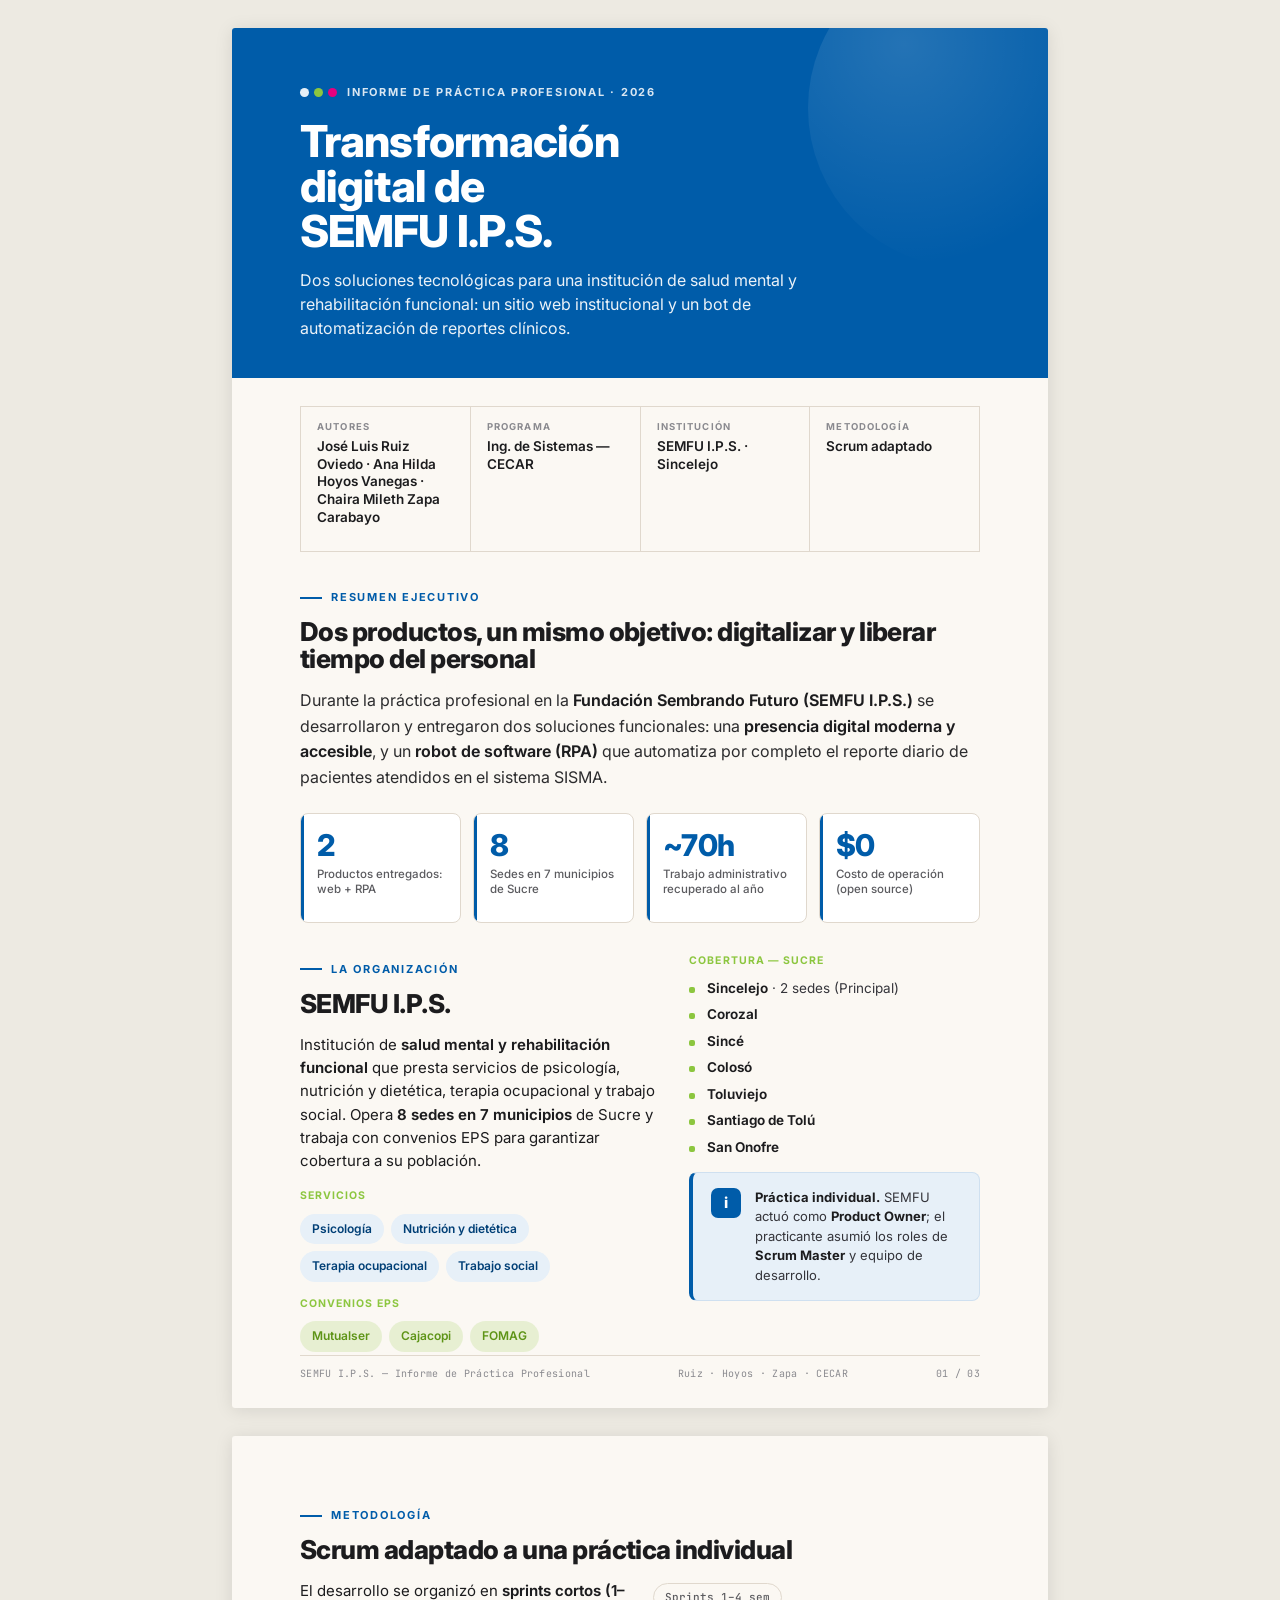
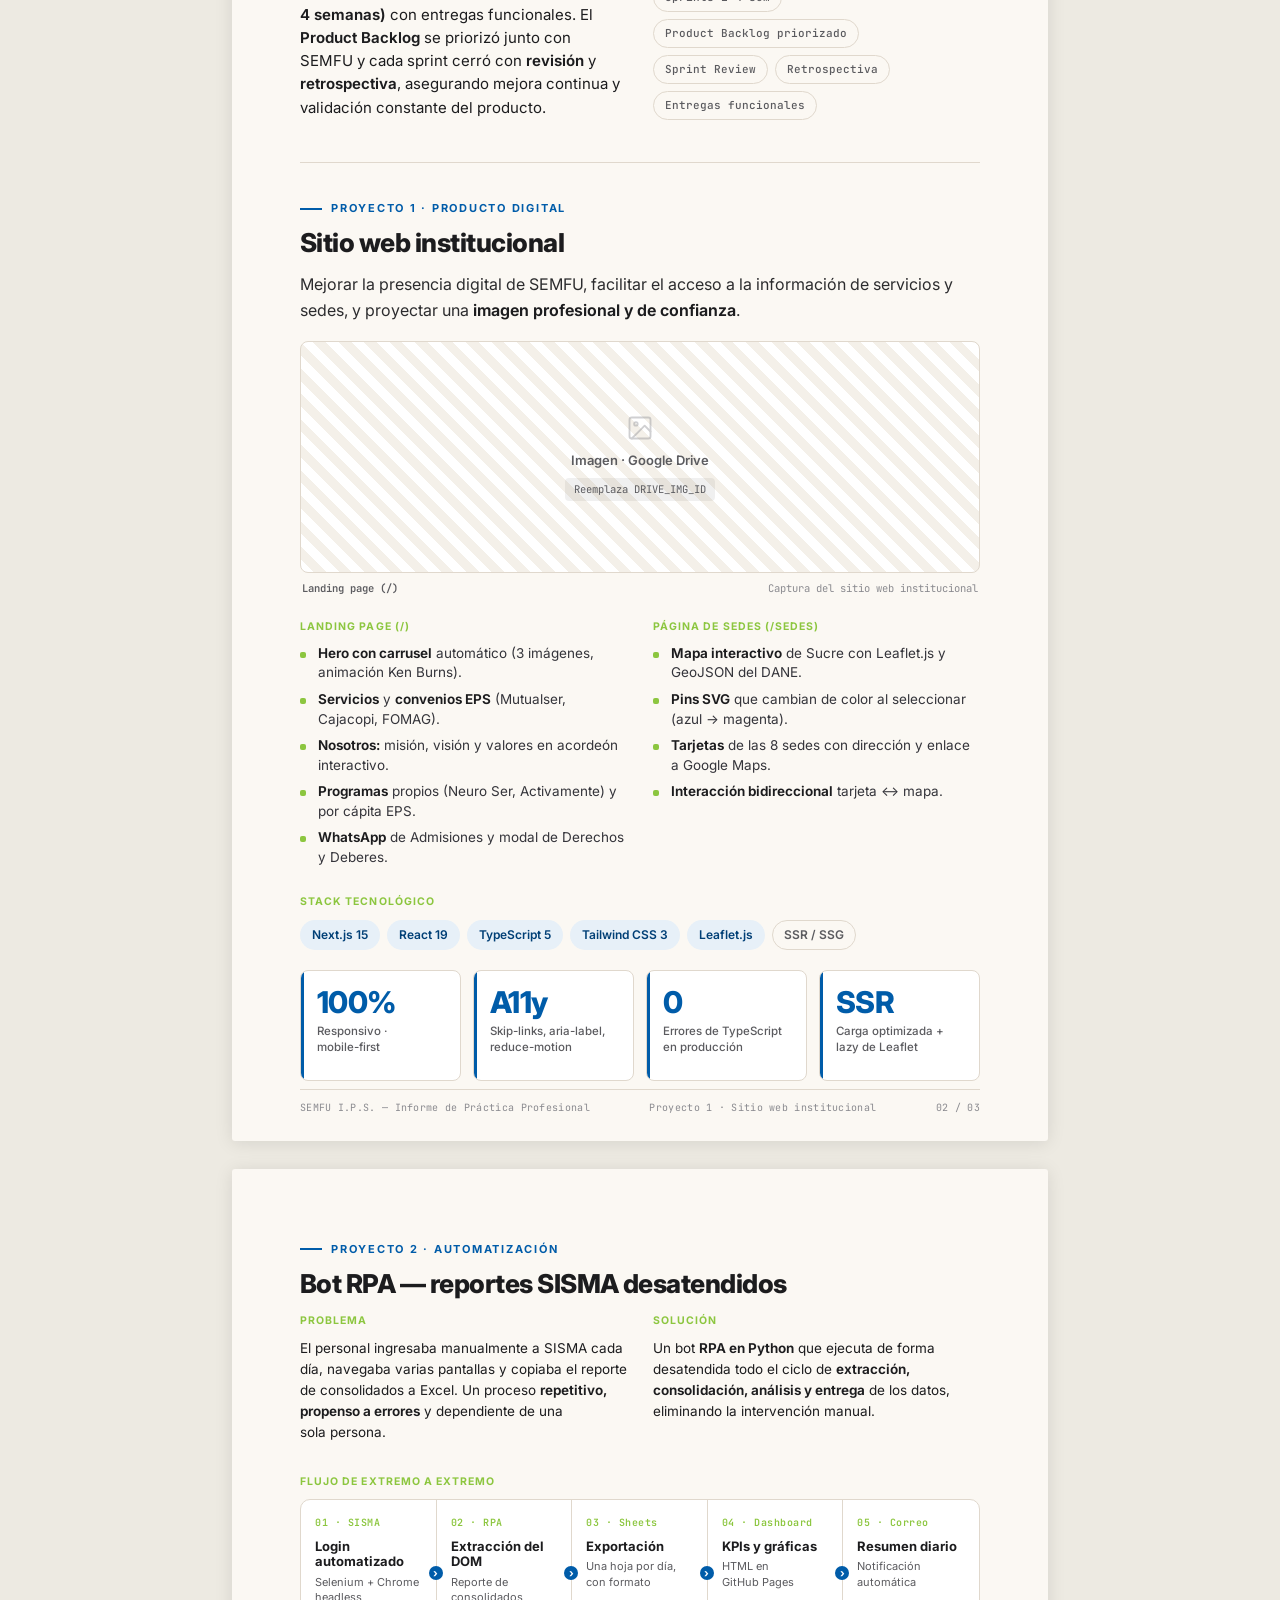
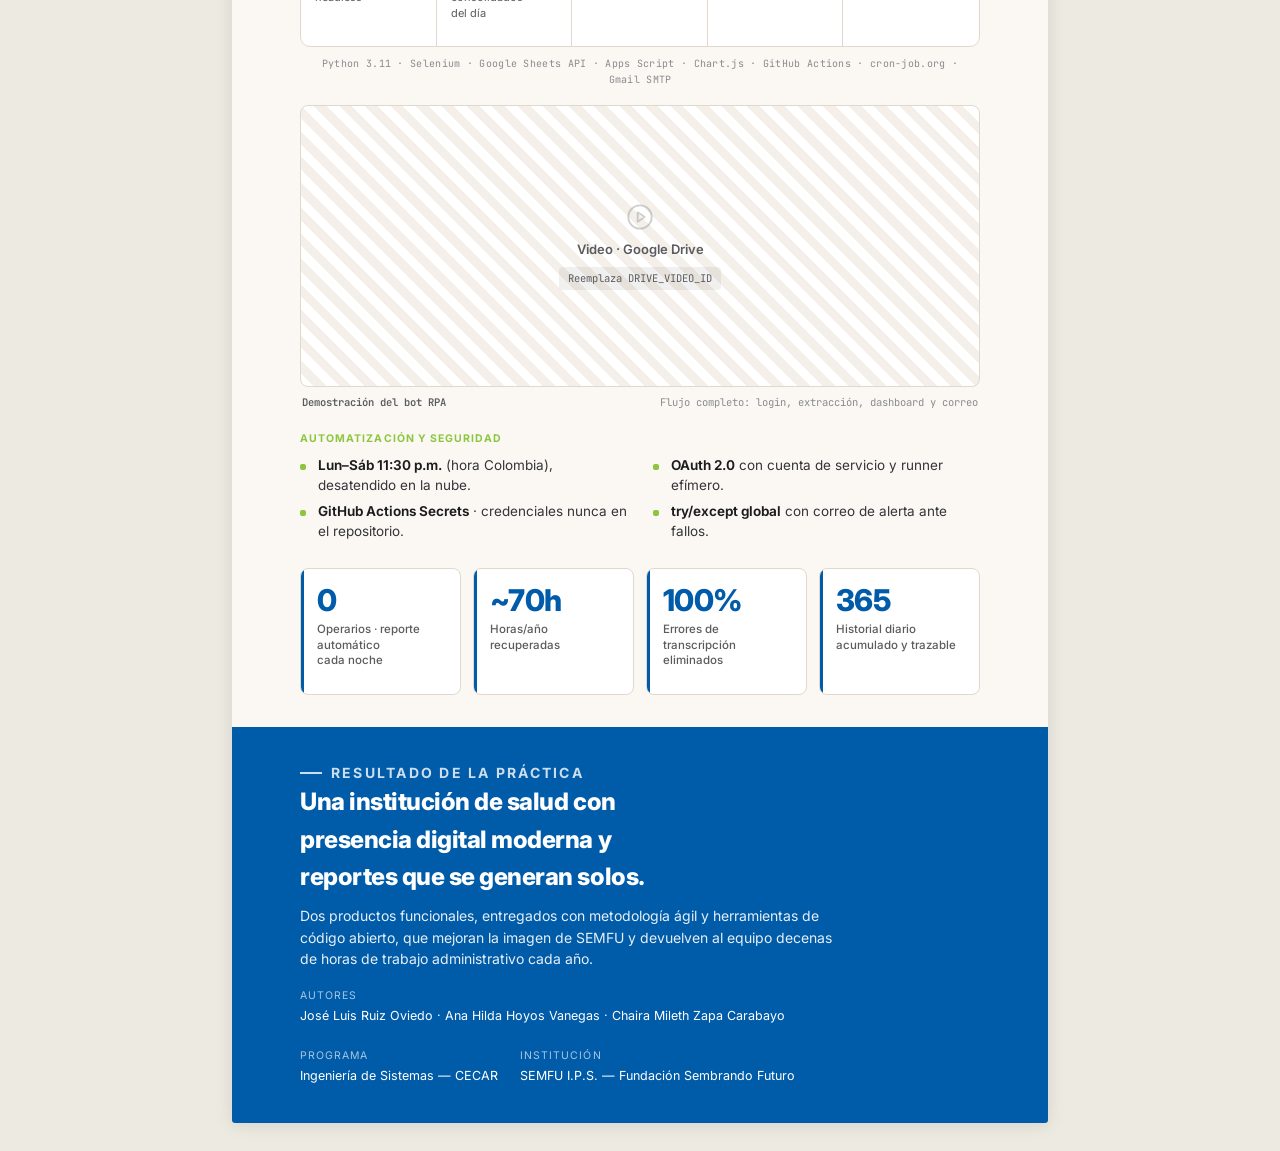
==== index.html @ 9b58750a "Modificaciones para video e imagen" ====
<!DOCTYPE html>
<html lang="es">
<head>
<meta charset="UTF-8">
<meta name="viewport" content="width=device-width, initial-scale=1.0">
<title>Informe de Práctica Profesional — SEMFU I.P.S.</title>
<link rel="preconnect" href="https://fonts.googleapis.com">
<link rel="preconnect" href="https://fonts.gstatic.com" crossorigin>
<link href="https://fonts.googleapis.com/css2?family=Inter:wght@400;500;600;700;800&family=Source+Serif+4:ital,wght@0,400;0,600;0,700;1,400&family=JetBrains+Mono:wght@400;500;600&display=swap" rel="stylesheet">
<link rel="stylesheet" href="informe.css">
</head>
<body data-dir="a">

<!-- ============================================================
     PÁGINA 1 — PORTADA · RESUMEN · ORGANIZACIÓN
     ============================================================ -->
<article class="page" data-screen-label="Página 1">

  <!-- PORTADA -->
  <header class="masthead">
    <p class="kicker">
      <span class="brand-dot"><i></i><i></i><i></i></span>
      Informe de Práctica Profesional · 2026
    </p>
    <h1>Transformación digital de SEMFU&nbsp;I.P.S.</h1>
    <p class="subtitle">Dos soluciones tecnológicas para una institución de salud mental y rehabilitación funcional: un sitio web institucional y un bot de automatización de reportes clínicos.</p>
  </header>

  <div class="meta-row">
    <div class="meta-cell"><p class="k">Autores</p><p class="v">José Luis Ruiz Oviedo · Ana Hilda Hoyos Vanegas · Chaira Mileth Zapa Carabayo</p></div>
    <div class="meta-cell"><p class="k">Programa</p><p class="v">Ing. de Sistemas — CECAR</p></div>
    <div class="meta-cell"><p class="k">Institución</p><p class="v">SEMFU I.P.S. · Sincelejo</p></div>
    <div class="meta-cell"><p class="k">Metodología</p><p class="v">Scrum adaptado</p></div>
  </div>

  <!-- RESUMEN EJECUTIVO -->
  <section class="section">
    <div class="section-head">
      <span class="sec-no">01</span>
      <p class="eyebrow">Resumen ejecutivo</p>
      <h2 class="section-title">Dos productos, un mismo objetivo: digitalizar y liberar tiempo del personal</h2>
    </div>
    <p class="lead">Durante la práctica profesional en la <strong>Fundación Sembrando Futuro (SEMFU&nbsp;I.P.S.)</strong> se desarrollaron y entregaron dos soluciones funcionales: una <strong>presencia digital moderna y accesible</strong>, y un <strong>robot de software (RPA)</strong> que automatiza por completo el reporte diario de pacientes atendidos en el sistema SISMA.</p>

    <div class="kpi-grid">
      <div class="kpi"><p class="num">2</p><p class="lbl">Productos entregados: web + RPA</p></div>
      <div class="kpi"><p class="num">8</p><p class="lbl">Sedes en 7 municipios de Sucre</p></div>
      <div class="kpi"><p class="num">~70h</p><p class="lbl">Trabajo administrativo recuperado al año</p></div>
      <div class="kpi"><p class="num">$0</p><p class="lbl">Costo de operación (open source)</p></div>
    </div>
  </section>

  <!-- ORGANIZACIÓN -->
  <section class="section">
    <div class="cols-12-8">
      <div>
        <div class="section-head">
          <span class="sec-no">02</span>
          <p class="eyebrow">La organización</p>
          <h2 class="section-title">SEMFU I.P.S.</h2>
        </div>
        <p>Institución de <strong>salud mental y rehabilitación funcional</strong> que presta servicios de psicología, nutrición y dietética, terapia ocupacional y trabajo social. Opera <strong>8 sedes en 7 municipios</strong> de Sucre y trabaja con convenios EPS para garantizar cobertura a su población.</p>
        <p class="subhead" style="margin-top:16px">Servicios</p>
        <div class="chips">
          <span class="chip">Psicología</span>
          <span class="chip">Nutrición y dietética</span>
          <span class="chip">Terapia ocupacional</span>
          <span class="chip">Trabajo social</span>
        </div>
        <p class="subhead" style="margin-top:14px">Convenios EPS</p>
        <div class="chips">
          <span class="chip green">Mutualser</span>
          <span class="chip green">Cajacopi</span>
          <span class="chip green">FOMAG</span>
        </div>
      </div>
      <div>
        <p class="subhead">Cobertura — Sucre</p>
        <ul class="feat">
          <li><b>Sincelejo</b> · 2 sedes (Principal)</li>
          <li><b>Corozal</b></li>
          <li><b>Sincé</b></li>
          <li><b>Colosó</b></li>
          <li><b>Toluviejo</b></li>
          <li><b>Santiago de Tolú</b></li>
          <li><b>San Onofre</b></li>
        </ul>
        <div class="callout" style="margin-top:14px">
          <div class="ico">i</div>
          <div class="body"><b>Práctica individual.</b> SEMFU actuó como <b>Product Owner</b>; el practicante asumió los roles de <b>Scrum Master</b> y equipo de desarrollo.</div>
        </div>
      </div>
    </div>
  </section>

  <footer class="page-footer">
    <span>SEMFU I.P.S. — Informe de Práctica Profesional</span>
    <span>Ruiz · Hoyos · Zapa · CECAR</span>
    <span>01 / 03</span>
  </footer>
</article>

<!-- ============================================================
     PÁGINA 2 — METODOLOGÍA · PROYECTO 1 (WEB)
     ============================================================ -->
<article class="page" data-screen-label="Página 2">

  <!-- METODOLOGÍA -->
  <section class="section" style="margin-top:0">
    <div class="section-head">
      <span class="sec-no">03</span>
      <p class="eyebrow">Metodología</p>
      <h2 class="section-title">Scrum adaptado a una práctica individual</h2>
    </div>
    <div class="cols-2">
      <p>El desarrollo se organizó en <strong>sprints cortos (1–4 semanas)</strong> con entregas funcionales. El <strong>Product Backlog</strong> se priorizó junto con SEMFU y cada sprint cerró con <strong>revisión</strong> y <strong>retrospectiva</strong>, asegurando mejora continua y validación constante del producto.</p>
      <div class="chips" style="align-content:flex-start">
        <span class="chip line mono">Sprints 1–4 sem</span>
        <span class="chip line mono">Product Backlog priorizado</span>
        <span class="chip line mono">Sprint Review</span>
        <span class="chip line mono">Retrospectiva</span>
        <span class="chip line mono">Entregas funcionales</span>
      </div>
    </div>
  </section>

  <hr class="rule">

  <!-- PROYECTO 1 -->
  <section class="section" style="margin-top:0">
    <div class="section-head">
      <span class="sec-no">04</span>
      <p class="eyebrow">Proyecto 1 · Producto digital</p>
      <h2 class="section-title">Sitio web institucional</h2>
    </div>
    <p class="lead">Mejorar la presencia digital de SEMFU, facilitar el acceso a la información de servicios y sedes, y proyectar una <strong>imagen profesional y de confianza</strong>.</p>

    <div class="drive-frame" style="margin-top:18px">
      <!-- Reemplaza DRIVE_IMG_ID con el ID del archivo en Google Drive               -->
      <!-- Ejemplo: drive.google.com/file/d/1ABCxyz.../view → ID = 1ABCxyz...        -->
      <img src="https://drive.google.com/thumbnail?id=DRIVE_IMG_ID&sz=w1200"
           data-placeholder="DRIVE_IMG_ID"
           alt="Captura Landing page SEMFU">
      <div class="drive-ph">
        <svg width="28" height="28" viewBox="0 0 24 24" fill="none" stroke="currentColor" stroke-width="1.6" stroke-linecap="round" stroke-linejoin="round"><rect x="3" y="3" width="18" height="18" rx="2"/><circle cx="8.5" cy="8.5" r="1.5"/><path d="m21 15-5-5L5 21"/></svg>
        <span class="ph-label">Imagen · Google Drive</span>
        <code>Reemplaza DRIVE_IMG_ID</code>
      </div>
    </div>
    <p class="drive-cap"><b>Landing page (/)</b><span>Captura del sitio web institucional</span></p>

    <div class="cols-2" style="margin-top:22px">
      <div>
        <p class="subhead">Landing page (/)</p>
        <ul class="feat">
          <li><b>Hero con carrusel</b> automático (3 imágenes, animación Ken Burns).</li>
          <li><b>Servicios</b> y <b>convenios EPS</b> (Mutualser, Cajacopi, FOMAG).</li>
          <li><b>Nosotros:</b> misión, visión y valores en acordeón interactivo.</li>
          <li><b>Programas</b> propios (Neuro Ser, Activamente) y por cápita EPS.</li>
          <li><b>WhatsApp</b> de Admisiones y modal de Derechos y Deberes.</li>
        </ul>
      </div>
      <div>
        <p class="subhead">Página de sedes (/sedes)</p>
        <ul class="feat">
          <li><b>Mapa interactivo</b> de Sucre con Leaflet.js y GeoJSON del DANE.</li>
          <li><b>Pins SVG</b> que cambian de color al seleccionar (azul → magenta).</li>
          <li><b>Tarjetas</b> de las 8 sedes con dirección y enlace a Google Maps.</li>
          <li><b>Interacción bidireccional</b> tarjeta ↔ mapa.</li>
        </ul>
      </div>
    </div>

    <p class="subhead" style="margin-top:20px">Stack tecnológico</p>
    <div class="chips">
      <span class="chip">Next.js 15</span>
      <span class="chip">React 19</span>
      <span class="chip">TypeScript 5</span>
      <span class="chip">Tailwind CSS 3</span>
      <span class="chip">Leaflet.js</span>
      <span class="chip line">SSR / SSG</span>
    </div>

    <div class="kpi-grid" style="margin-top:20px">
      <div class="kpi"><p class="num">100%</p><p class="lbl">Responsivo · mobile-first</p></div>
      <div class="kpi"><p class="num">A11y</p><p class="lbl">Skip-links, aria-label, reduce-motion</p></div>
      <div class="kpi"><p class="num">0</p><p class="lbl">Errores de TypeScript en producción</p></div>
      <div class="kpi"><p class="num">SSR</p><p class="lbl">Carga optimizada + lazy de Leaflet</p></div>
    </div>
  </section>

  <footer class="page-footer">
    <span>SEMFU I.P.S. — Informe de Práctica Profesional</span>
    <span>Proyecto 1 · Sitio web institucional</span>
    <span>02 / 03</span>
  </footer>
</article>

<!-- ============================================================
     PÁGINA 3 — PROYECTO 2 (RPA) · CIERRE
     ============================================================ -->
<article class="page" data-screen-label="Página 3">

  <section class="section" style="margin-top:0">
    <div class="section-head">
      <span class="sec-no">05</span>
      <p class="eyebrow">Proyecto 2 · Automatización</p>
      <h2 class="section-title">Bot RPA — reportes SISMA desatendidos</h2>
    </div>

    <div class="cols-2">
      <div>
        <p class="subhead">Problema</p>
        <p style="font-size:13.5px">El personal ingresaba manualmente a SISMA cada día, navegaba varias pantallas y copiaba el reporte de consolidados a Excel. Un proceso <strong>repetitivo, propenso a errores</strong> y dependiente de una sola persona.</p>
      </div>
      <div>
        <p class="subhead">Solución</p>
        <p style="font-size:13.5px">Un bot <strong>RPA en Python</strong> que ejecuta de forma desatendida todo el ciclo de <strong>extracción, consolidación, análisis y entrega</strong> de los datos, eliminando la intervención manual.</p>
      </div>
    </div>

    <p class="subhead" style="margin-top:20px">Flujo de extremo a extremo</p>
    <div class="flow">
      <div class="step"><p class="n">01 · SISMA</p><p class="t">Login automatizado</p><p class="d">Selenium + Chrome headless</p></div>
      <div class="step"><p class="n">02 · RPA</p><p class="t">Extracción del DOM</p><p class="d">Reporte de consolidados del día</p></div>
      <div class="step"><p class="n">03 · Sheets</p><p class="t">Exportación</p><p class="d">Una hoja por día, con formato</p></div>
      <div class="step"><p class="n">04 · Dashboard</p><p class="t">KPIs y gráficas</p><p class="d">HTML en GitHub Pages</p></div>
      <div class="step"><p class="n">05 · Correo</p><p class="t">Resumen diario</p><p class="d">Notificación automática</p></div>
    </div>
    <p class="flow-tech">Python 3.11 · Selenium · Google Sheets API · Apps Script · Chart.js · GitHub Actions · cron-job.org · Gmail SMTP</p>

    <div class="drive-frame" style="margin-top:18px">
      <!-- Reemplaza DRIVE_VIDEO_ID con el ID del video en Google Drive               -->
      <!-- Ejemplo: drive.google.com/file/d/1ABCxyz.../view → ID = 1ABCxyz...        -->
      <iframe src="https://drive.google.com/file/d/DRIVE_VIDEO_ID/preview"
              data-placeholder="DRIVE_VIDEO_ID"
              allow="autoplay"
              allowfullscreen></iframe>
      <div class="drive-ph">
        <svg width="28" height="28" viewBox="0 0 24 24" fill="none" stroke="currentColor" stroke-width="1.6" stroke-linecap="round" stroke-linejoin="round"><circle cx="12" cy="12" r="10"/><polygon points="10 8 16 12 10 16 10 8"/></svg>
        <span class="ph-label">Video · Google Drive</span>
        <code>Reemplaza DRIVE_VIDEO_ID</code>
      </div>
    </div>
    <p class="drive-cap"><b>Demostración del bot RPA</b><span>Flujo completo: login, extracción, dashboard y correo</span></p>

    <div style="margin-top:20px">
      <p class="subhead">Automatización y seguridad</p>
      <div class="cols-2">
        <ul class="feat">
          <li><b>Lun–Sáb 11:30 p.m.</b> (hora Colombia), desatendido en la nube.</li>
          <li><b>GitHub Actions Secrets</b> · credenciales nunca en el repositorio.</li>
        </ul>
        <ul class="feat">
          <li><b>OAuth 2.0</b> con cuenta de servicio y runner efímero.</li>
          <li><b>try/except global</b> con correo de alerta ante fallos.</li>
        </ul>
      </div>
    </div>

    <div class="kpi-grid" style="margin-top:20px">
      <div class="kpi"><p class="num">0</p><p class="lbl">Operarios · reporte automático cada noche</p></div>
      <div class="kpi"><p class="num">~70h</p><p class="lbl">Horas/año recuperadas</p></div>
      <div class="kpi"><p class="num">100%</p><p class="lbl">Errores de transcripción eliminados</p></div>
      <div class="kpi"><p class="num">365</p><p class="lbl">Historial diario acumulado y trazable</p></div>
    </div>
  </section>

  <!-- CIERRE -->
  <div class="closer">
    <p class="eyebrow">Resultado de la práctica</p>
    <h2>Una institución de salud con presencia digital moderna y reportes que se generan solos.</h2>
    <p>Dos productos funcionales, entregados con metodología ágil y herramientas de código abierto, que mejoran la imagen de SEMFU y devuelven al equipo decenas de horas de trabajo administrativo cada año.</p>
    <div class="sign">
      <div><span>Autores</span>José Luis Ruiz Oviedo · Ana Hilda Hoyos Vanegas · Chaira Mileth Zapa Carabayo</div>
      <div><span>Programa</span>Ingeniería de Sistemas — CECAR</div>
      <div><span>Institución</span>SEMFU I.P.S. — Fundación Sembrando Futuro</div>
    </div>
  </div>
</article>

<script>
  // Muestra el placeholder visual cuando el ID de Drive aún no ha sido reemplazado
  document.querySelectorAll('[data-placeholder]').forEach(function(el) {
    var id = el.getAttribute('data-placeholder');
    if ((el.getAttribute('src') || '').indexOf(id) !== -1) {
      el.closest('.drive-frame').classList.add('is-placeholder');
    }
  });
</script>
</body>
</html>
---- informe.css ----
/* ============================================================
   INFORME PRÁCTICA SEMFU — hoja de estilos
   Tres direcciones visuales intercambiables vía body[data-dir]
   A = Institucional · B = Editorial · C = Datos/Tech
   ============================================================ */

:root {
  --azul:       #005CA9;
  --azul-deep:  #003F76;
  --azul-soft:  #E7F0F8;
  --verde:      #8CC63F;
  --verde-deep: #5E9417;
  --magenta:    #E6007E;
  --crema:      #FBF8F3;
  --arena:      #EDE8E1;
  --arena-line: #E0D8CD;
  --tinta:      #1C1C1E;
  --gris:       #5B5B5F;
  --gris-soft:  #8A8A8F;

  /* tokens que cada dirección redefine */
  --display:      'Inter', system-ui, sans-serif;
  --display-wght: 800;
  --display-ls:   -0.02em;
  --display-lh:   1.04;
  --eyebrow-font: 'Inter', sans-serif;
  --eyebrow-tt:   uppercase;
  --eyebrow-ls:   0.16em;
  --eyebrow-wght: 700;
  --accent:       var(--azul);
  --accent2:      var(--verde);
  --rule:         var(--arena-line);
  --num-font:     'Inter', sans-serif;
}

/* ---------- DIRECCIÓN B — Editorial ---------- */
body[data-dir="b"] {
  --display:      'Source Serif 4', Georgia, serif;
  --display-wght: 600;
  --display-ls:   -0.01em;
  --display-lh:   1.06;
  --eyebrow-font: 'Inter', sans-serif;
  --eyebrow-ls:   0.22em;
  --eyebrow-wght: 600;
  --accent:       var(--magenta);
  --accent2:      var(--azul);
  --num-font:     'Source Serif 4', Georgia, serif;
}

/* ---------- DIRECCIÓN C — Datos / Tech ---------- */
body[data-dir="c"] {
  --display:      'Inter', system-ui, sans-serif;
  --display-wght: 800;
  --display-ls:   -0.03em;
  --eyebrow-font: 'JetBrains Mono', ui-monospace, monospace;
  --eyebrow-ls:   0.08em;
  --eyebrow-wght: 600;
  --accent:       var(--azul);
  --accent2:      var(--verde-deep);
  --num-font:     'JetBrains Mono', ui-monospace, monospace;
}

/* ============================================================
   BASE
   ============================================================ */
* { box-sizing: border-box; }

html { -webkit-text-size-adjust: 100%; }

body {
  margin: 0;
  background: #EDEAE2;
  color: var(--tinta);
  font-family: 'Inter', system-ui, sans-serif;
  font-size: 15px;
  line-height: 1.55;
  -webkit-font-smoothing: antialiased;
  text-rendering: optimizeLegibility;
}

p { margin: 0 0 0.85em; text-wrap: pretty; }
strong { font-weight: 650; color: var(--tinta); }
a { color: var(--azul); text-decoration: none; }

/* ============================================================
   PÁGINA (US Letter)
   ============================================================ */
.page {
  position: relative;
  width: 816px;
  min-height: 1056px;
  margin: 28px auto;
  padding: 64px 68px 56px;
  background: var(--crema);
  box-shadow: 0 2px 18px rgba(0,0,0,0.10);
  border-radius: 3px;
  overflow: hidden;
}

/* ============================================================
   COMPONENTES TIPOGRÁFICOS
   ============================================================ */
.eyebrow {
  font-family: var(--eyebrow-font);
  text-transform: var(--eyebrow-tt);
  letter-spacing: var(--eyebrow-ls);
  font-weight: var(--eyebrow-wght);
  font-size: 11px;
  color: var(--accent);
  margin: 0 0 12px;
  display: inline-flex;
  align-items: center;
  gap: 9px;
}
.eyebrow::before {
  content: "";
  width: 22px; height: 2px;
  background: var(--accent);
  flex: none;
}
body[data-dir="b"] .eyebrow::before { width: 14px; }

.section-title {
  font-family: var(--display);
  font-weight: var(--display-wght);
  letter-spacing: var(--display-ls);
  line-height: var(--display-lh);
  font-size: 26px;
  margin: 0 0 14px;
  color: var(--tinta);
}

.lead {
  font-size: 16px;
  line-height: 1.6;
  color: #2C2C2E;
}
body[data-dir="b"] .lead {
  font-family: 'Source Serif 4', Georgia, serif;
  font-size: 17px;
  line-height: 1.62;
}

.section {
  margin-top: 30px;
  break-inside: avoid;
}
.section-head { margin-bottom: 16px; }

/* numeral grande de sección (visible en B y C) */
.sec-no {
  display: none;
  font-family: var(--num-font);
  font-weight: var(--display-wght);
  color: var(--accent);
}
body[data-dir="b"] .sec-no,
body[data-dir="c"] .sec-no {
  display: block;
  font-size: 13px;
  letter-spacing: 0.1em;
  margin-bottom: 6px;
  opacity: 0.9;
}
body[data-dir="b"] .sec-no { font-size: 15px; }

/* ============================================================
   PORTADA / MASTHEAD
   ============================================================ */
.masthead {
  position: relative;
  margin: -64px -68px 0;
  padding: 56px 68px 38px;
  background: var(--azul);
  color: #fff;
  overflow: hidden;
}
.masthead::after {
  content: "";
  position: absolute;
  right: -80px; top: -80px;
  width: 320px; height: 320px;
  border-radius: 50%;
  background: radial-gradient(circle at 30% 30%, rgba(255,255,255,0.14), transparent 70%);
}
body[data-dir="b"] .masthead {
  background: var(--crema);
  color: var(--tinta);
  border-bottom: 1px solid var(--rule);
  padding-bottom: 30px;
}
body[data-dir="b"] .masthead::after { display: none; }
body[data-dir="c"] .masthead {
  background: var(--azul-deep);
  background-image: linear-gradient(115deg, var(--azul-deep), var(--azul));
}

.masthead .kicker {
  font-family: var(--eyebrow-font);
  text-transform: uppercase;
  letter-spacing: var(--eyebrow-ls);
  font-weight: var(--eyebrow-wght);
  font-size: 11px;
  color: rgba(255,255,255,0.85);
  margin: 0 0 18px;
  display: flex; align-items: center; gap: 10px;
}
body[data-dir="b"] .masthead .kicker { color: var(--magenta); }

.masthead h1 {
  font-family: var(--display);
  font-weight: var(--display-wght);
  letter-spacing: var(--display-ls);
  line-height: 1.02;
  font-size: 44px;
  margin: 0 0 14px;
  max-width: 14ch;
}
body[data-dir="b"] .masthead h1 { font-size: 50px; max-width: 16ch; }

.masthead .subtitle {
  font-size: 16px;
  line-height: 1.5;
  color: rgba(255,255,255,0.92);
  max-width: 52ch;
  margin: 0;
}
body[data-dir="b"] .masthead .subtitle { color: var(--gris); }

.brand-dot {
  display: inline-flex; gap: 5px; align-items: center;
}
.brand-dot i {
  width: 9px; height: 9px; border-radius: 50%; display: block;
}
.brand-dot i:nth-child(1){ background: var(--azul); }
.brand-dot i:nth-child(2){ background: var(--verde); }
.brand-dot i:nth-child(3){ background: var(--magenta); }
.masthead .brand-dot i:nth-child(1){ background: #fff; opacity:.9;}
.masthead .brand-dot i:nth-child(2){ background: var(--verde); }
.masthead .brand-dot i:nth-child(3){ background: var(--magenta); }

/* meta-row bajo la portada */
.meta-row {
  display: grid;
  grid-template-columns: repeat(4, 1fr);
  gap: 1px;
  background: var(--rule);
  border: 1px solid var(--rule);
  margin: 28px 0 4px;
}
.meta-cell {
  background: var(--crema);
  padding: 13px 16px;
}
.meta-cell .k {
  font-family: var(--eyebrow-font);
  text-transform: uppercase;
  letter-spacing: 0.12em;
  font-size: 9.5px;
  font-weight: 700;
  color: var(--gris-soft);
  margin: 0 0 4px;
}
.meta-cell .v {
  font-size: 13.5px;
  font-weight: 600;
  line-height: 1.3;
  color: var(--tinta);
}

/* ============================================================
   KPI TILES
   ============================================================ */
.kpi-grid {
  display: grid;
  grid-template-columns: repeat(4, 1fr);
  gap: 12px;
  margin: 22px 0 4px;
}
.kpi {
  background: #fff;
  border: 1px solid var(--rule);
  border-radius: 8px;
  padding: 16px 16px 15px;
  position: relative;
  overflow: hidden;
}
.kpi::before {
  content: "";
  position: absolute; left: 0; top: 0; bottom: 0;
  width: 3px; background: var(--accent);
}
body[data-dir="c"] .kpi { background: var(--azul-soft); border-color: transparent; }
body[data-dir="c"] .kpi::before { width: 0; }
body[data-dir="b"] .kpi { border: none; border-top: 2px solid var(--accent); border-radius: 0; background: transparent; padding-left: 0; }
body[data-dir="b"] .kpi::before { display: none; }

.kpi .num {
  font-family: var(--num-font);
  font-weight: 800;
  font-size: 30px;
  line-height: 1;
  letter-spacing: -0.02em;
  color: var(--azul);
  margin: 0 0 7px;
}
body[data-dir="b"] .kpi .num { font-weight: 700; color: var(--tinta); }
.kpi .lbl {
  font-size: 11.5px;
  line-height: 1.35;
  color: var(--gris);
  font-weight: 500;
}

/* ============================================================
   CHIPS / TAGS
   ============================================================ */
.chips { display: flex; flex-wrap: wrap; gap: 7px; margin: 4px 0 0; }
.chip {
  font-size: 12px;
  font-weight: 600;
  padding: 5px 11px;
  border-radius: 20px;
  background: var(--azul-soft);
  color: var(--azul-deep);
  border: 1px solid transparent;
  white-space: nowrap;
}
.chip.green { background: rgba(140,198,63,0.18); color: var(--verde-deep); }
.chip.line  { background: transparent; border-color: var(--rule); color: var(--gris); }
.chip.mono  { font-family: 'JetBrains Mono', monospace; font-size: 11px; font-weight: 500; }
body[data-dir="c"] .chip { border-radius: 4px; font-family: 'JetBrains Mono', monospace; font-size: 11px; font-weight: 500; }

/* ============================================================
   LAYOUT HELPERS
   ============================================================ */
.cols-2 { display: grid; grid-template-columns: 1fr 1fr; gap: 26px; }
.cols-12-8 { display: grid; grid-template-columns: 1.25fr 1fr; gap: 26px; }
.stack-sm > * + * { margin-top: 6px; }

.subhead {
  font-family: var(--eyebrow-font);
  text-transform: uppercase;
  letter-spacing: 0.1em;
  font-size: 10.5px;
  font-weight: 700;
  color: var(--accent2);
  margin: 0 0 9px;
}
body[data-dir="b"] .subhead { color: var(--magenta); }

ul.feat { list-style: none; margin: 0; padding: 0; }
ul.feat li {
  position: relative;
  padding: 0 0 0 18px;
  margin: 0 0 7px;
  font-size: 13.5px;
  line-height: 1.45;
  color: #34343a;
  break-inside: avoid;
}
ul.feat li::before {
  content: "";
  position: absolute; left: 0; top: 8px;
  width: 6px; height: 6px; border-radius: 2px;
  background: var(--accent2);
}
ul.feat li b { font-weight: 650; color: var(--tinta); }

/* ============================================================
   DRIVE EMBEDS (imagen + video)
   ============================================================ */
.drive-frame {
  position: relative;
  border-radius: 8px;
  overflow: hidden;
  border: 1px solid var(--rule);
  background: repeating-linear-gradient(45deg, #fff, #fff 9px, #F4F0E9 9px, #F4F0E9 18px);
  margin: 2px 0 0;
}
.drive-frame img {
  display: block;
  width: 100%;
  height: 230px;
  object-fit: cover;
  border-radius: 8px;
  border: none;
}
.drive-frame iframe {
  display: block;
  width: 100%;
  height: 280px;
  border: none;
  border-radius: 8px;
}
/* Placeholder visible cuando el ID aún no ha sido reemplazado */
.drive-ph {
  position: absolute;
  inset: 0;
  display: none;
  flex-direction: column;
  align-items: center;
  justify-content: center;
  gap: 8px;
  color: var(--gris-soft);
  font-size: 13px;
  pointer-events: none;
}
.drive-ph svg { opacity: .4; }
.drive-ph .ph-label { font-weight: 600; color: var(--gris); }
.drive-ph code {
  font-family: 'JetBrains Mono', monospace;
  font-size: 10.5px;
  background: rgba(0,0,0,0.06);
  padding: 3px 9px;
  border-radius: 4px;
  color: var(--gris);
}
.drive-frame.is-placeholder .drive-ph { display: flex; }
.drive-frame.is-placeholder img,
.drive-frame.is-placeholder iframe { visibility: hidden; }

.drive-cap {
  font-family: 'JetBrains Mono', monospace;
  font-size: 10.5px;
  color: var(--gris-soft);
  margin: 7px 2px 0;
  display: flex; justify-content: space-between; gap: 10px;
}
.drive-cap b { color: var(--gris); font-weight: 600; }

/* ============================================================
   CALLOUT (nota del video / seguridad)
   ============================================================ */
.callout {
  display: flex;
  gap: 14px;
  background: var(--azul-soft);
  border: 1px solid #CFE0F0;
  border-left: 4px solid var(--azul);
  border-radius: 8px;
  padding: 15px 18px;
  margin: 4px 0;
}
.callout.warn { background: rgba(230,0,126,0.06); border-color: rgba(230,0,126,0.25); border-left-color: var(--magenta); }
.callout .ico {
  flex: none;
  width: 30px; height: 30px; border-radius: 7px;
  background: var(--azul); color: #fff;
  display: grid; place-items: center;
  font-weight: 800; font-size: 15px;
  font-family: var(--display);
}
.callout.warn .ico { background: var(--magenta); }
.callout .body { font-size: 13px; line-height: 1.5; color: #34343a; }
.callout .body b { color: var(--tinta); }

/* ============================================================
   FLUJO RPA
   ============================================================ */
.flow {
  display: grid;
  grid-template-columns: repeat(5, 1fr);
  gap: 0;
  margin: 6px 0 2px;
  border: 1px solid var(--rule);
  border-radius: 10px;
  overflow: hidden;
  background: #fff;
}
.flow .step {
  padding: 15px 14px 16px;
  position: relative;
  border-right: 1px solid var(--rule);
}
.flow .step:last-child { border-right: none; }
.flow .step .n {
  font-family: 'JetBrains Mono', monospace;
  font-size: 10px; font-weight: 600;
  color: var(--accent2);
  margin: 0 0 8px;
  letter-spacing: 0.05em;
}
.flow .step .t {
  font-size: 13px; font-weight: 700; color: var(--tinta);
  line-height: 1.2; margin: 0 0 5px;
}
.flow .step .d {
  font-size: 11px; line-height: 1.4; color: var(--gris);
}
.flow .step::after {
  content: "›";
  position: absolute; right: -7px; top: 50%;
  transform: translateY(-50%);
  z-index: 2;
  width: 14px; height: 14px; border-radius: 50%;
  background: var(--azul); color: #fff;
  font-size: 11px; line-height: 14px; text-align: center;
  font-weight: 700;
}
.flow .step:last-child::after { display: none; }

/* mini barra de tecnologías del flujo */
.flow-tech {
  font-family: 'JetBrains Mono', monospace;
  font-size: 10px;
  color: var(--gris-soft);
  margin-top: 9px;
  text-align: center;
  letter-spacing: 0.03em;
}

/* ============================================================
   DIVISOR / FOOTER
   ============================================================ */
.rule { height: 1px; background: var(--rule); border: none; margin: 30px 0; }

.page-footer {
  position: absolute;
  left: 68px; right: 68px; bottom: 26px;
  display: flex; justify-content: space-between; align-items: center;
  font-family: 'JetBrains Mono', monospace;
  font-size: 10px;
  color: var(--gris-soft);
  letter-spacing: 0.03em;
  border-top: 1px solid var(--rule);
  padding-top: 10px;
}

/* banda de cierre */
.closer {
  background: var(--azul);
  color: #fff;
  margin: 32px -68px -56px;
  padding: 30px 68px 38px;
}
body[data-dir="c"] .closer { background-image: linear-gradient(115deg, var(--azul-deep), var(--azul)); }
body[data-dir="b"] .closer { background: var(--tinta); }
.closer .eyebrow { color: rgba(255,255,255,0.8); }
.closer .eyebrow::before { background: rgba(255,255,255,0.8); }
.closer h2 {
  font-family: var(--display);
  font-weight: var(--display-wght);
  letter-spacing: var(--display-ls);
  font-size: 24px;
  margin: 0 0 10px;
  max-width: 24ch;
}
.closer p { color: rgba(255,255,255,0.9); font-size: 14px; max-width: 60ch; margin: 0; }
.closer .sign {
  margin-top: 18px;
  display: flex; gap: 22px; flex-wrap: wrap;
  font-size: 12.5px;
}
.closer .sign div span { display: block; color: rgba(255,255,255,0.65); font-size: 10.5px; text-transform: uppercase; letter-spacing: 0.1em; margin-bottom: 2px; }

/* ============================================================
   SELECTOR DE DIRECCIÓN (chrome, no imprime)
   ============================================================ */
.dir-switch {
  position: fixed;
  top: 16px; left: 50%;
  transform: translateX(-50%);
  z-index: 999;
  display: flex; align-items: center; gap: 4px;
  background: rgba(28,28,30,0.92);
  backdrop-filter: blur(8px);
  border-radius: 30px;
  padding: 5px 6px 5px 16px;
  box-shadow: 0 6px 24px rgba(0,0,0,0.22);
}
.dir-switch .lab {
  color: rgba(255,255,255,0.6);
  font-size: 10.5px;
  font-weight: 600;
  letter-spacing: 0.04em;
  margin-right: 4px;
  font-family: 'Inter', sans-serif;
}
.dir-switch button {
  border: none;
  background: transparent;
  color: rgba(255,255,255,0.7);
  font-family: 'Inter', sans-serif;
  font-size: 12px;
  font-weight: 600;
  padding: 6px 13px;
  border-radius: 20px;
  cursor: pointer;
  transition: all 0.18s ease;
}
.dir-switch button:hover { color: #fff; }
.dir-switch button.active { background: #fff; color: var(--tinta); }

/* ============================================================
   IMPRESIÓN
   ============================================================ */
@media print {
  body { background: #fff; }
  .dir-switch { display: none !important; }
  .page {
    width: auto; min-height: auto;
    margin: 0; padding: 0;
    box-shadow: none; border-radius: 0;
    background: #fff;
  }
  .masthead, .closer { margin-left: 0; margin-right: 0; }
  .page + .page { break-before: page; }
  .section, .kpi, .flow .step, ul.feat li, .callout, .meta-cell, .preview { break-inside: avoid; }
  * { -webkit-print-color-adjust: exact; print-color-adjust: exact; }
  @page { margin: 0.6in; }
}

@media (max-width: 880px) {
  .page { width: 94vw; padding: 40px 28px; }
  .masthead, .closer { margin-left: -28px; margin-right: -28px; padding-left: 28px; padding-right: 28px; }
  .masthead h1 { font-size: 34px; }
  .page-footer { left: 28px; right: 28px; }
}
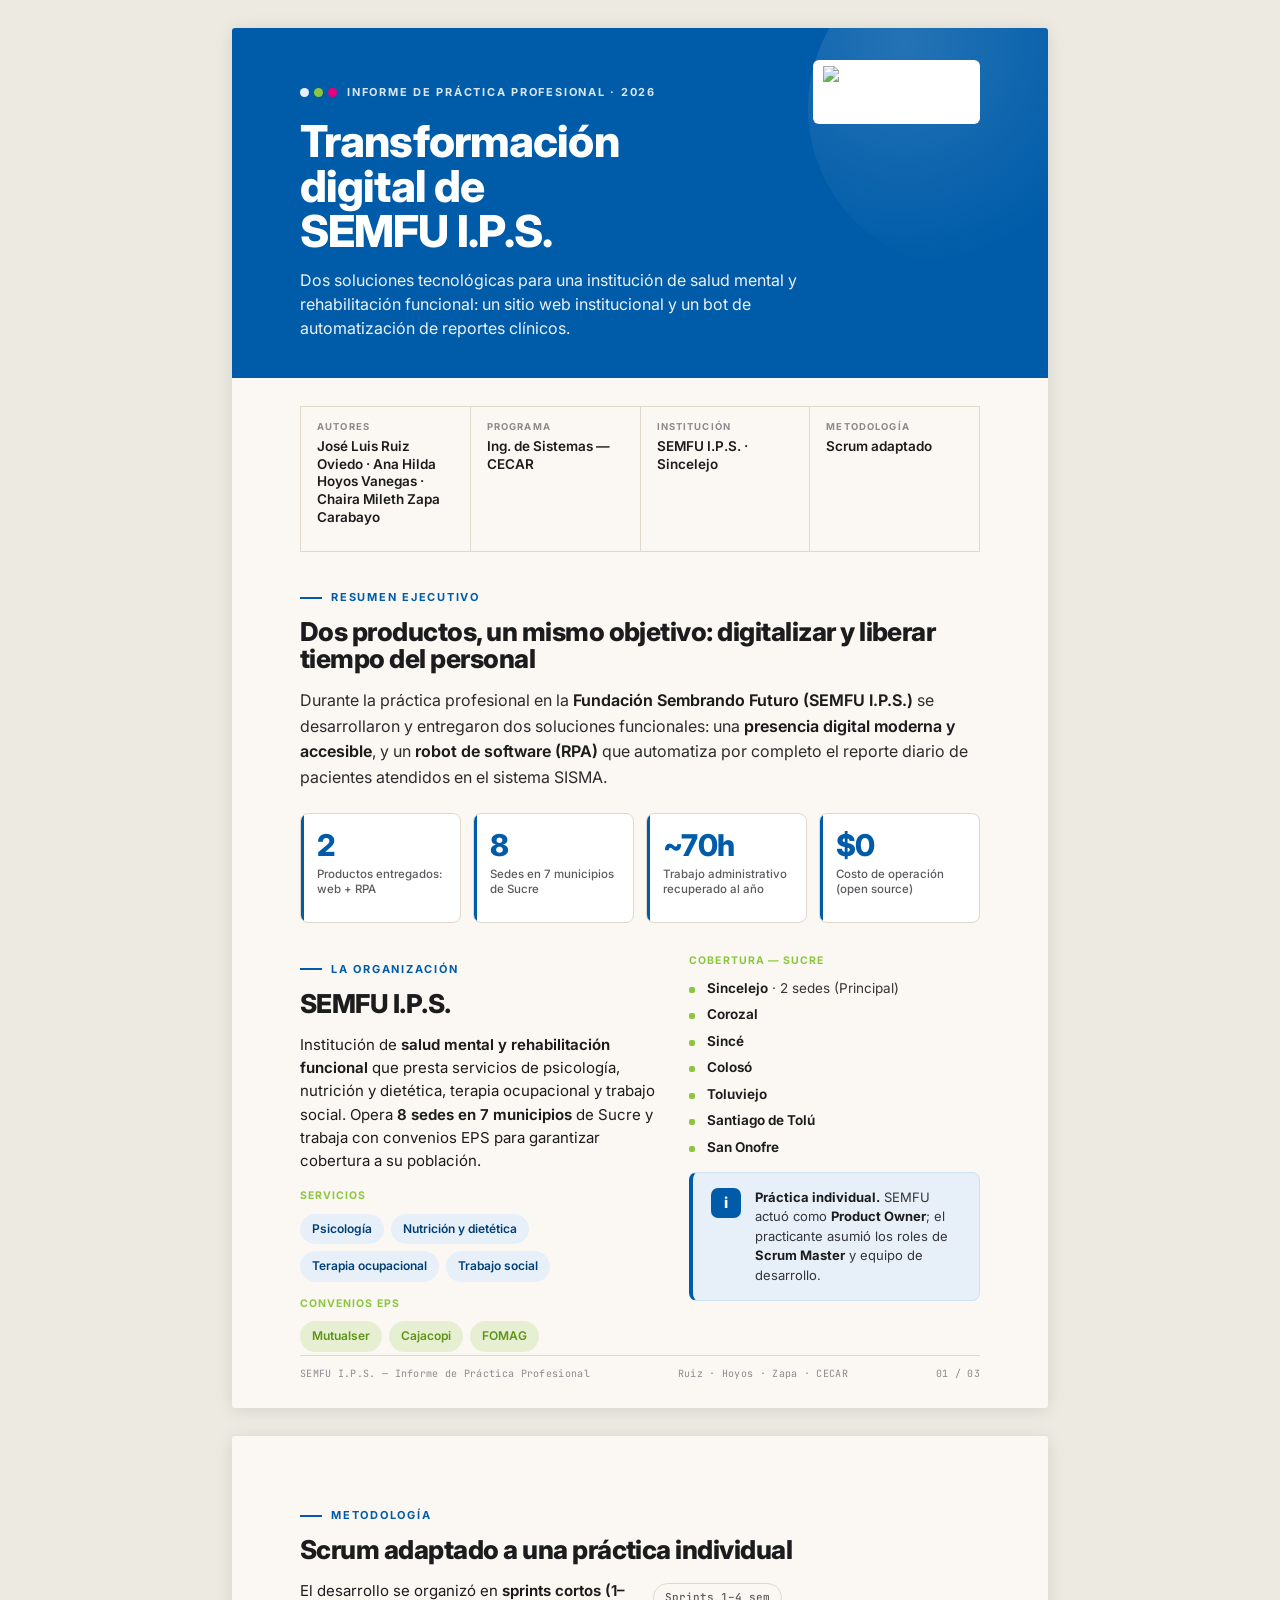
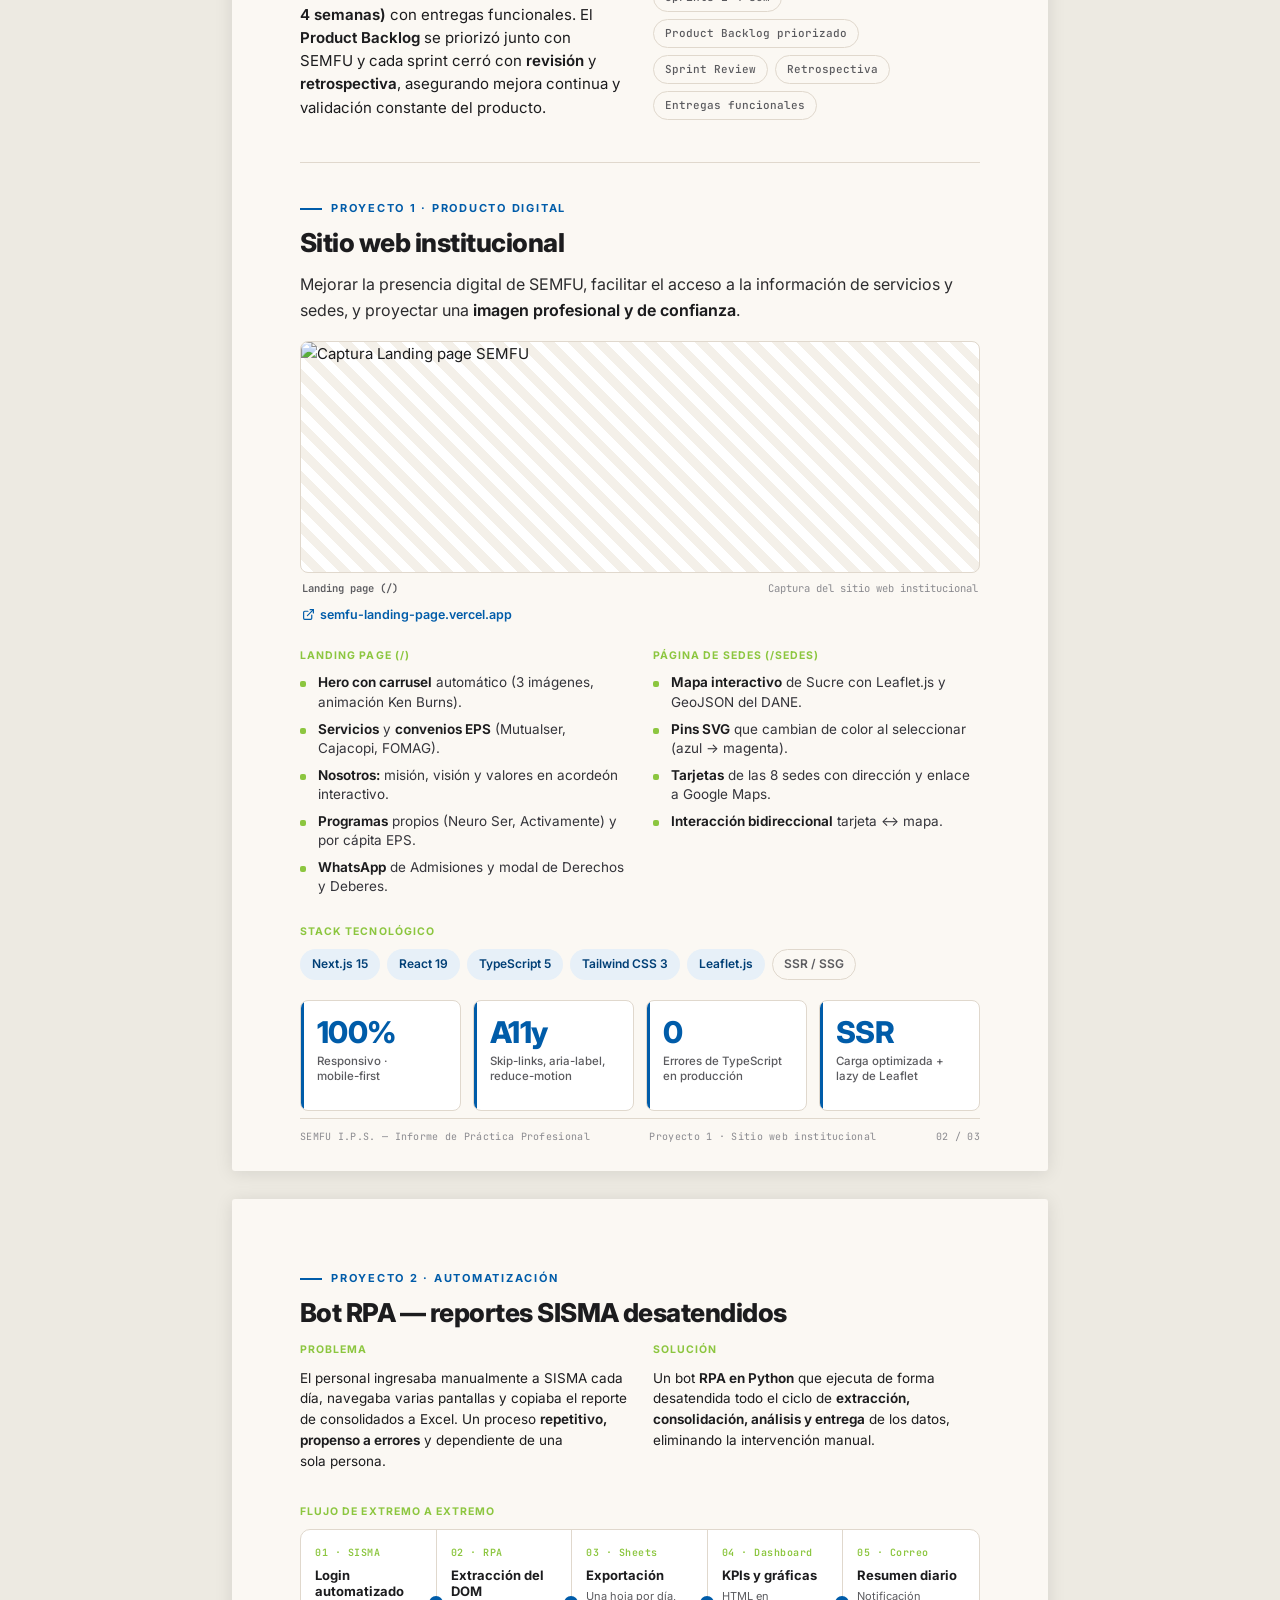
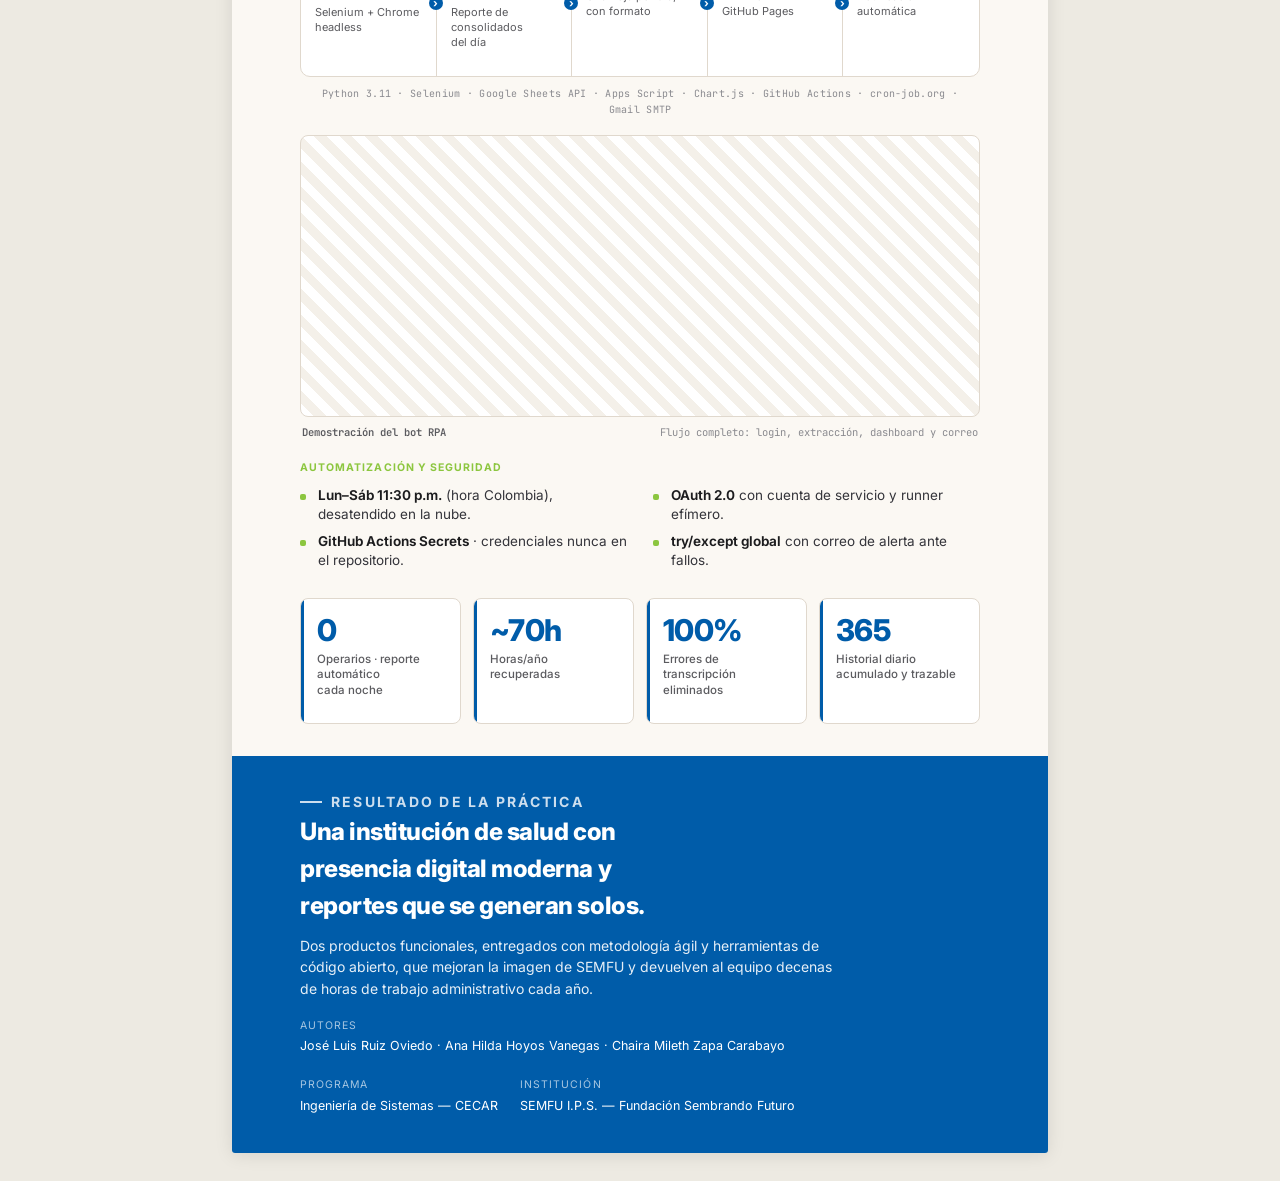
==== commit e0c13d2a: "Foto y video añadidos" ====
--- a/index.html
+++ b/index.html
@@ -18,6 +18,9 @@
 
   <!-- PORTADA -->
   <header class="masthead">
+    <img src="https://encrypted-tbn0.gstatic.com/images?q=tbn:ANd9GcSr2vfWoH4W3i6rYm5LGW44aIoj_uayicmiMZ30oPtH10neSDDA4rF4fffK&s=10"
+         alt="Logo SEMFU I.P.S."
+         style="position:absolute; top:32px; right:68px; height:64px; width:auto; object-fit:contain; border-radius:6px; background:#fff; padding:6px 10px;">
     <p class="kicker">
       <span class="brand-dot"><i></i><i></i><i></i></span>
       Informe de Práctica Profesional · 2026
@@ -136,18 +139,17 @@
     <p class="lead">Mejorar la presencia digital de SEMFU, facilitar el acceso a la información de servicios y sedes, y proyectar una <strong>imagen profesional y de confianza</strong>.</p>
 
     <div class="drive-frame" style="margin-top:18px">
-      <!-- Reemplaza DRIVE_IMG_ID con el ID del archivo en Google Drive               -->
-      <!-- Ejemplo: drive.google.com/file/d/1ABCxyz.../view → ID = 1ABCxyz...        -->
-      <img src="https://drive.google.com/thumbnail?id=DRIVE_IMG_ID&sz=w1200"
-           data-placeholder="DRIVE_IMG_ID"
+      <img src="https://drive.google.com/thumbnail?id=1bAHX4b0NRxy3Y-p5RflcF5UZt827oaUE&sz=w1200"
            alt="Captura Landing page SEMFU">
-      <div class="drive-ph">
-        <svg width="28" height="28" viewBox="0 0 24 24" fill="none" stroke="currentColor" stroke-width="1.6" stroke-linecap="round" stroke-linejoin="round"><rect x="3" y="3" width="18" height="18" rx="2"/><circle cx="8.5" cy="8.5" r="1.5"/><path d="m21 15-5-5L5 21"/></svg>
-        <span class="ph-label">Imagen · Google Drive</span>
-        <code>Reemplaza DRIVE_IMG_ID</code>
-      </div>
     </div>
     <p class="drive-cap"><b>Landing page (/)</b><span>Captura del sitio web institucional</span></p>
+    <p style="margin:8px 2px 0; font-size:12.5px;">
+      <a href="https://semfu-landing-page.vercel.app" target="_blank" rel="noopener"
+         style="color:var(--azul); font-weight:600; text-decoration:none; display:inline-flex; align-items:center; gap:5px;">
+        <svg width="13" height="13" viewBox="0 0 24 24" fill="none" stroke="currentColor" stroke-width="2.2" stroke-linecap="round" stroke-linejoin="round"><path d="M18 13v6a2 2 0 0 1-2 2H5a2 2 0 0 1-2-2V8a2 2 0 0 1 2-2h6"/><polyline points="15 3 21 3 21 9"/><line x1="10" y1="14" x2="21" y2="3"/></svg>
+        semfu-landing-page.vercel.app
+      </a>
+    </p>
 
     <div class="cols-2" style="margin-top:22px">
       <div>
@@ -232,15 +234,9 @@
     <div class="drive-frame" style="margin-top:18px">
       <!-- Reemplaza DRIVE_VIDEO_ID con el ID del video en Google Drive               -->
       <!-- Ejemplo: drive.google.com/file/d/1ABCxyz.../view → ID = 1ABCxyz...        -->
-      <iframe src="https://drive.google.com/file/d/DRIVE_VIDEO_ID/preview"
-              data-placeholder="DRIVE_VIDEO_ID"
+      <iframe src="https://drive.google.com/file/d/1DXgPOGC_52Kp9Ey3rPJfDzfQe6YggpGf/preview"
               allow="autoplay"
               allowfullscreen></iframe>
-      <div class="drive-ph">
-        <svg width="28" height="28" viewBox="0 0 24 24" fill="none" stroke="currentColor" stroke-width="1.6" stroke-linecap="round" stroke-linejoin="round"><circle cx="12" cy="12" r="10"/><polygon points="10 8 16 12 10 16 10 8"/></svg>
-        <span class="ph-label">Video · Google Drive</span>
-        <code>Reemplaza DRIVE_VIDEO_ID</code>
-      </div>
     </div>
     <p class="drive-cap"><b>Demostración del bot RPA</b><span>Flujo completo: login, extracción, dashboard y correo</span></p>
 
